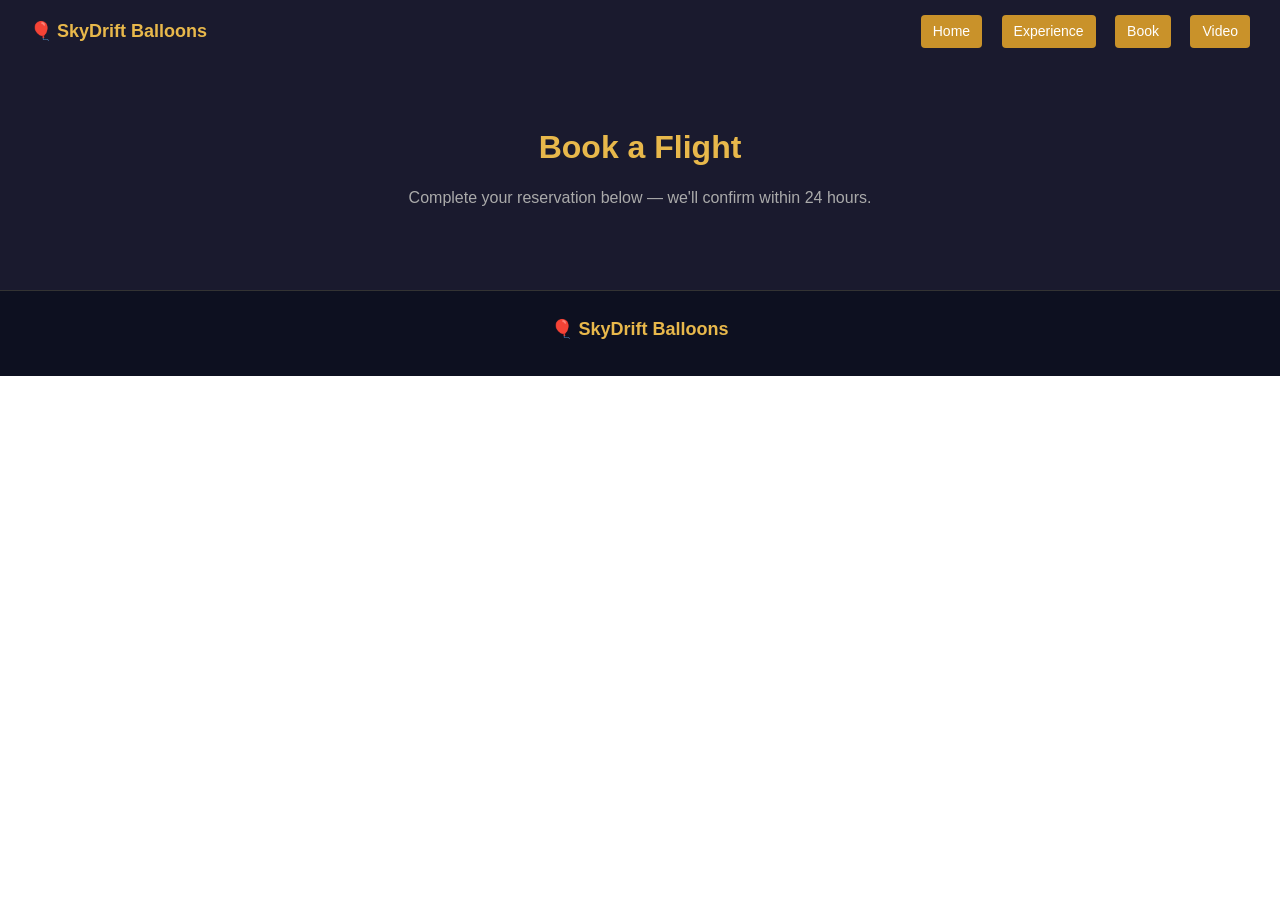
==== book.html @ 10bc1079 "create site" ====
<!DOCTYPE html>
<html lang="en">
<head>
  <meta charset="UTF-8">
  <meta name="viewport" content="width=device-width, initial-scale=1.0">
  <title>Book a Flight — SkyDrift Balloons</title>
  <link rel="stylesheet" href="style.css">
</head>
<body>

<div class="header">
  <div class="logo"><a href="./index.html" style="text-decoration: none; color: inherit;">🎈 SkyDrift Balloons</a></div>
  <div class="nav">
    <a href="index.html"class="btn">Home</a>
    <a href="experience.html"class="btn">Experience</a>
    <a href="book.html" class="btn active">Book</a>
    <a href="video.html" class="btn active">Video</a>
  </div>
</div>


<div class="hero">
  <h1>Book a Flight</h1>
  <p class="hero-text">Complete your reservation below — we'll confirm within 24 hours.</p>
</div>






<div class="footer">
  <div class="logo">🎈 SkyDrift Balloons</div>
</div>

</body>
</html>
---- style.css ----
* {
  margin: 0;
  padding: 0;
  box-sizing: border-box;
}

body {
  font-family: Arial, sans-serif;
  background: #fff;
  color: #333;
  line-height: 1.5;
}

:root {
  --dark: #1a1a2e;
  --gold: #c9922a;
  --light-gold: #e8b84b;
  --gray: #f5f5f5;
  --dark-gray: #232340;
  --text-gray: #555;
  --light-text: #aaa;
}

/* ===== HEADER ===== */
.header {
  background: var(--dark);
  padding: 15px 30px;
  display: flex;
  justify-content: space-between;
  align-items: center;
  position: sticky;
  top: 0;
  z-index: 10;
}

.logo {
  color: var(--light-gold);
  font-size: 18px;
  font-weight: bold;
}

.logo a {
  text-decoration: none;
  color: inherit;
}

/* ===== NAVIGATION ===== */
.nav a {
  color: #ccc;
  text-decoration: none;
  margin-left: 15px;
  font-size: 14px;
}

.nav a:hover {
  color: #fff;
}

.nav a.btn {
  background: var(--gold);
  color: #fff;
  padding: 6px 12px;
  border-radius: 4px;
}

.nav a.btn:hover {
  background: var(--light-gold);
}

/* ===== HERO SECTION ===== */
.hero {
  background: var(--dark);
  color: #fff;
  text-align: center;
  padding: 60px 20px;
}

.hero h1 {
  font-size: 32px;
  color: var(--light-gold);
  margin-bottom: 15px;
}

.hero-text {
  color: #aaa;
  font-size: 16px;
  margin-bottom: 20px;
}

.badges {
  margin-bottom: 25px;
}

.badge {
  display: inline-block;
  border: 1px solid var(--gold);
  color: var(--light-gold);
  padding: 4px 10px;
  border-radius: 3px;
  font-size: 12px;
  margin: 0 3px;
}

.btn {
  background: var(--gold);
  color: #fff;
  padding: 8px 16px;
  text-decoration: none;
  border-radius: 4px;
  display: inline-block;
  font-size: 14px;
}

.btn.big {
  padding: 12px 30px;
  font-size: 16px;
}

.btn:hover {
  background: var(--light-gold);
}

/* ===== SECTIONS ===== */
.section {
  padding: 50px 20px;
  max-width: 1000px;
  margin: 0 auto;
}

.section.gray {
  background: var(--gray);
}

.section.dark {
  background: var(--dark);
}

.section.dark h2 {
  color: var(--light-gold);
}

.section.dark p {
  color: var(--light-text);
}

h2 {
  font-size: 24px;
  color: var(--dark);
  margin-bottom: 5px;
}

h3 {
  font-size: 16px;
  margin-bottom: 5px;
}

p {
  color: var(--text-gray);
  margin-bottom: 15px;
}

.note {
  font-size: 12px;
  color: var(--light-text);
  margin-top: 10px;
}

/* ===== GRID ===== */
.row {
  display: flex;
  gap: 20px;
  flex-wrap: wrap;
  margin: 20px 0;
}

/* ===== CARDS ===== */
.card {
  flex: 1;
  min-width: 150px;
  border: 1px solid #ddd;
  border-radius: 6px;
  padding: 20px;
  background: #fff;
  text-align: center;
}

.big-number {
  font-size: 32px;
  color: var(--gold);
  font-weight: bold;
  display: block;
}

.icon {
  font-size: 24px;
  margin-bottom: 5px;
  display: block;
}

.small {
  font-size: 12px;
  color: #777;
  margin-top: 5px;
}

/* ===== MINI CARDS (Colors) ===== */
.mini-card {
  background: var(--dark-gray);
  color: #fff;
  padding: 10px 15px;
  border-radius: 4px;
  font-size: 14px;
  min-width: 80px;
  text-align: center;
}

/* ===== LOCATION CARDS ===== */
.location-card {
  flex: 1;
  min-width: 180px;
  background: var(--dark-gray);
  border-radius: 6px;
  padding: 20px;
}

.location-card h3 {
  color: var(--light-gold);
  font-size: 16px;
  margin-bottom: 5px;
}

.location-card p {
  color: var(--light-text);
  font-size: 13px;
  margin-bottom: 10px;
}

.location-tag {
  display: inline-block;
  border: 1px solid var(--gold);
  color: var(--light-gold);
  padding: 4px 12px;
  border-radius: 3px;
  font-size: 12px;
  margin: 3px;
}

/* ===== AWARD CARDS ===== */
.award-card {
  flex: 1;
  min-width: 150px;
  background: var(--dark-gray);
  border-radius: 6px;
  padding: 20px;
  text-align: center;
}

.award-card h3 {
  color: var(--light-gold);
  font-size: 15px;
}

.award-card p {
  color: var(--light-text);
  font-size: 12px;
}

/* ===== HIGHLIGHT ===== */
.highlight {
  background: var(--gold);
  border-radius: 6px;
  padding: 20px;
  display: flex;
  align-items: center;
  gap: 20px;
}

.big-icon {
  font-size: 36px;
  flex-shrink: 0;
}

.highlight h3 {
  color: var(--dark);
  margin-bottom: 5px;
}

.highlight p {
  color: rgba(26, 26, 46, 0.75);
  margin: 0;
}

/* ===== TIMELINE ===== */
.timeline {
  margin-top: 20px;
}

.timeline-item {
  display: flex;
  gap: 20px;
  padding: 15px 0;
  border-bottom: 1px solid #ddd;
}

.timeline-item .year {
  font-size: 22px;
  color: var(--gold);
  font-weight: bold;
  min-width: 65px;
}

.timeline-item h4 {
  font-size: 14px;
  color: var(--dark);
  margin-bottom: 4px;
}

.timeline-item p {
  font-size: 13px;
  margin: 0;
}

/* ===== TESTIMONIALS ===== */
.testimonial {
  flex: 1;
  min-width: 200px;
  border-left: 3px solid var(--gold);
  padding: 15px;
  background: #fff;
}

.stars {
  color: var(--gold);
  margin-bottom: 5px;
}

.testimonial p {
  font-style: italic;
  font-size: 13px;
  margin-bottom: 8px;
}

.testimonial .author {
  font-size: 11px;
  text-transform: uppercase;
  letter-spacing: 1px;
  color: var(--gold);
}

/* ===== MEDIA GALLERY (video.html) ===== */
.media-full {
  display: grid;
  grid-template-columns: repeat(auto-fit, minmax(300px, 1fr));
  gap: 30px;
  margin: 40px 0;
}

.media-card {
  background: #fff;
  border: 1px solid #ddd;
  border-radius: 8px;
  overflow: hidden;
  transition: transform 0.3s;
}

.media-card:hover {
  transform: translateY(-5px);
  box-shadow: 0 5px 15px rgba(0,0,0,0.1);
}

.media-preview {
  height: 200px;
  background: var(--dark-gray);
  position: relative;
}

.media-preview iframe,
.media-preview video {
  width: 100%;
  height: 100%;
  object-fit: cover;
}

.media-info {
  padding: 20px;
}

.media-info h3 {
  margin-bottom: 8px;
  color: var(--dark);
}

.media-info p {
  font-size: 13px;
  color: var(--text-gray);
  margin: 0;
}

/* ===== FOOTER ===== */
.footer {
  background: #0d1020;
  text-align: center;
  padding: 25px;
  border-top: 1px solid #333;
}

.footer .logo {
  margin-bottom: 8px;
  color: var(--light-gold);
}
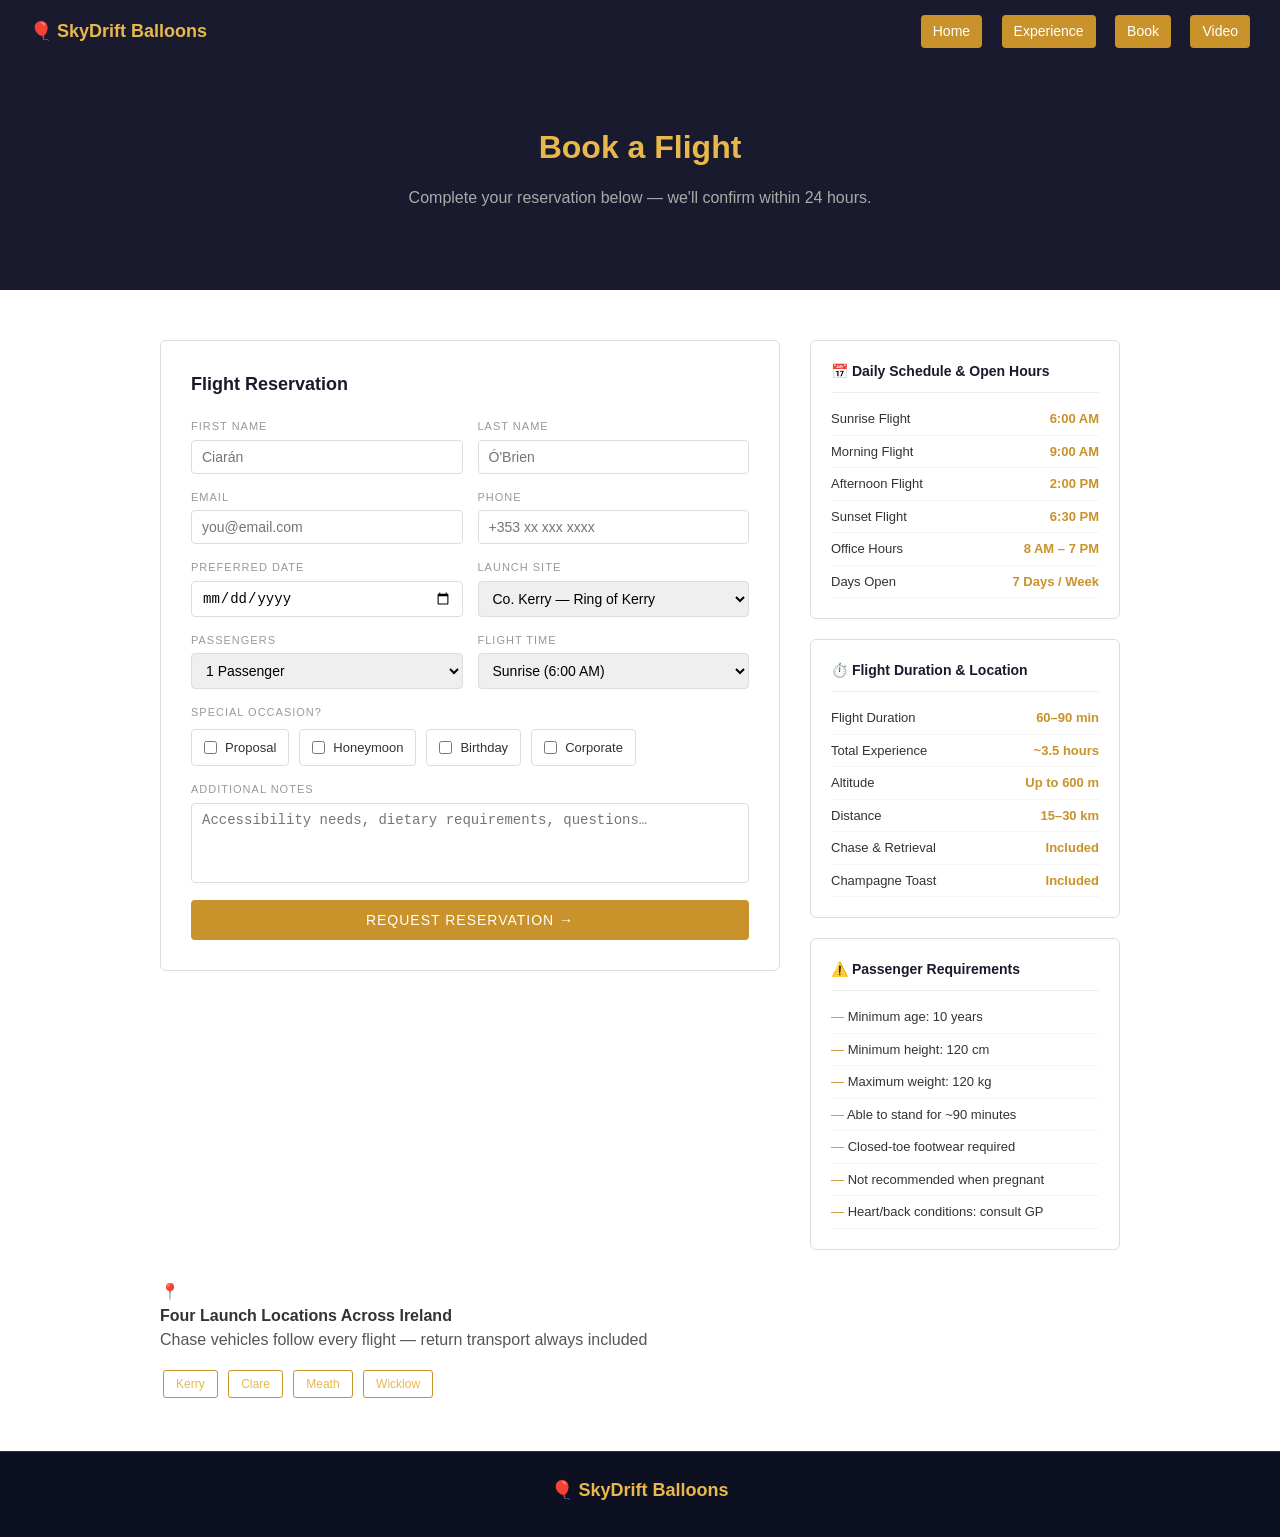
==== commit 619c4ea5: "booking" ====
--- a/book.html
+++ b/book.html
@@ -25,7 +25,148 @@
 </div>
 
 
+<div class="section">
+  <div class="book-layout">
+    
 
+    <div class="form-container">
+      <div class="form-box">
+        <h3>Flight Reservation</h3>
+        
+        <div class="form-row">
+          <div class="form-field">
+            <label>First Name</label>
+            <input type="text" placeholder="Ciarán">
+          </div>
+          <div class="form-field">
+            <label>Last Name</label>
+            <input type="text" placeholder="Ó'Brien">
+          </div>
+        </div>
+        
+        <div class="form-row">
+          <div class="form-field">
+            <label>Email</label>
+            <input type="email" placeholder="you@email.com">
+          </div>
+          <div class="form-field">
+            <label>Phone</label>
+            <input type="tel" placeholder="+353 xx xxx xxxx">
+          </div>
+        </div>
+        
+        <div class="form-row">
+          <div class="form-field">
+            <label>Preferred Date</label>
+            <input type="date">
+          </div>
+          <div class="form-field">
+            <label>Launch Site</label>
+            <select>
+              <option>Co. Kerry — Ring of Kerry</option>
+              <option>Co. Clare — Cliffs of Moher</option>
+              <option>Co. Meath — Boyne Valley</option>
+              <option>Co. Wicklow — Mountains</option>
+            </select>
+          </div>
+        </div>
+        
+        <div class="form-row">
+          <div class="form-field">
+            <label>Passengers</label>
+            <select>
+              <option>1 Passenger</option>
+              <option>2 Passengers</option>
+              <option>3–6 Passengers</option>
+              <option>7–12 Passengers</option>
+            </select>
+          </div>
+          <div class="form-field">
+            <label>Flight Time</label>
+            <select>
+              <option>Sunrise (6:00 AM)</option>
+              <option>Morning (9:00 AM)</option>
+              <option>Afternoon (2:00 PM)</option>
+              <option>Sunset (6:30 PM)</option>
+            </select>
+          </div>
+        </div>
+        
+        <label class="checkbox-label">Special Occasion?</label>
+        <div class="checkbox-group">
+          <label class="checkbox-item">
+            <input type="checkbox"> <span> Proposal</span>
+          </label>
+          <label class="checkbox-item">
+            <input type="checkbox"> <span> Honeymoon</span>
+          </label>
+          <label class="checkbox-item">
+            <input type="checkbox"> <span> Birthday</span>
+          </label>
+          <label class="checkbox-item">
+            <input type="checkbox"> <span> Corporate</span>
+          </label>
+        </div>
+        
+        <div class="form-field">
+          <label>Additional Notes</label>
+          <textarea placeholder="Accessibility needs, dietary requirements, questions…"></textarea>
+        </div>
+        
+        <button class="submit-btn">Request Reservation →</button>
+      </div>
+    </div>
+    
+
+    <div class="sidebar">
+      
+      <div class="info-card">
+        <h4>📅 Daily Schedule & Open Hours</h4>
+        <div class="info-row"><span>Sunrise Flight</span><span>6:00 AM</span></div>
+        <div class="info-row"><span>Morning Flight</span><span>9:00 AM</span></div>
+        <div class="info-row"><span>Afternoon Flight</span><span>2:00 PM</span></div>
+        <div class="info-row"><span>Sunset Flight</span><span>6:30 PM</span></div>
+        <div class="info-row"><span>Office Hours</span><span>8 AM – 7 PM</span></div>
+        <div class="info-row"><span>Days Open</span><span>7 Days / Week</span></div>
+      </div>
+      
+      <div class="info-card">
+        <h4>⏱️ Flight Duration & Location</h4>
+        <div class="info-row"><span>Flight Duration</span><span>60–90 min</span></div>
+        <div class="info-row"><span>Total Experience</span><span>~3.5 hours</span></div>
+        <div class="info-row"><span>Altitude</span><span>Up to 600 m</span></div>
+        <div class="info-row"><span>Distance</span><span>15–30 km</span></div>
+        <div class="info-row"><span>Chase & Retrieval</span><span>Included</span></div>
+        <div class="info-row"><span>Champagne Toast</span><span>Included</span></div>
+      </div>
+      
+      
+      <div class="info-card">
+        <h4>⚠️ Passenger Requirements</h4>
+        <div class="limit-item">Minimum age: 10 years</div>
+        <div class="limit-item">Minimum height: 120 cm</div>
+        <div class="limit-item">Maximum weight: 120 kg</div>
+        <div class="limit-item">Able to stand for ~90 minutes</div>
+        <div class="limit-item">Closed-toe footwear required</div>
+        <div class="limit-item">Not recommended when pregnant</div>
+        <div class="limit-item">Heart/back conditions: consult GP</div>
+      </div>
+    </div>
+  </div>
+  
+
+  <div class="map-card">
+    <div class="map-icon">📍</div>
+    <h4>Four Launch Locations Across Ireland</h4>
+    <p>Chase vehicles follow every flight — return transport always included</p>
+    <div>
+      <span class="location-tag">Kerry</span>
+      <span class="location-tag">Clare</span>
+      <span class="location-tag">Meath</span>
+      <span class="location-tag">Wicklow</span>
+    </div>
+  </div>
+</div>
 
 
 
@@ -33,5 +174,9 @@
   <div class="logo">🎈 SkyDrift Balloons</div>
 </div>
 
+
+
+
+
 </body>
 </html>
--- a/style.css
+++ b/style.css
@@ -245,6 +245,174 @@
   margin: 3px;
 }
 
+/* BOKKING PAGE STYLES */
+
+.book-layout {
+  display: flex;
+  gap: 30px;
+  align-items: flex-start;
+  flex-wrap: wrap;
+  margin-bottom: 30px;
+}
+
+.form-container {
+  flex: 2;
+  min-width: 300px;
+}
+
+.sidebar {
+  flex: 1;
+  min-width: 250px;
+  display: flex;
+  flex-direction: column;
+  gap: 20px;
+}
+
+.form-box {
+  border: 1px solid #ddd;
+  border-radius: 6px;
+  padding: 30px;
+  background: #fff;
+}
+
+.form-box h3 {
+  font-size: 18px;
+  color: var(--dark);
+  margin-bottom: 20px;
+}
+
+.form-row {
+  display: flex;
+  gap: 15px;
+  flex-wrap: wrap;
+  margin-bottom: 15px;
+}
+
+.form-field {
+  flex: 1;
+  min-width: 140px;
+}
+
+.form-field label {
+  display: block;
+  font-size: 11px;
+  text-transform: uppercase;
+  letter-spacing: 1px;
+  color: #999;
+  margin-bottom: 5px;
+}
+
+.form-field input,
+.form-field select,
+.form-field textarea {
+  width: 100%;
+  padding: 8px 10px;
+  border: 1px solid #ddd;
+  border-radius: 4px;
+  font-size: 14px;
+}
+
+.form-field textarea {
+  height: 80px;
+  resize: none;
+}
+
+.form-field input:focus,
+.form-field select:focus,
+.form-field textarea:focus {
+  border-color: var(--gold);
+  outline: none;
+}
+
+.checkbox-label {
+  display: block;
+  font-size: 11px;
+  text-transform: uppercase;
+  letter-spacing: 1px;
+  color: #999;
+  margin-bottom: 8px;
+}
+
+.checkbox-group {
+  display: flex;
+  gap: 10px;
+  flex-wrap: wrap;
+  margin-bottom: 15px;
+}
+
+.checkbox-item {
+  display: flex;
+  align-items: center;
+  gap: 5px;
+  border: 1px solid #ddd;
+  border-radius: 4px;
+  padding: 8px 12px;
+  cursor: pointer;
+  font-size: 13px;
+}
+
+.checkbox-item input {
+  margin-right: 3px;
+}
+
+.submit-btn {
+  width: 100%;
+  background: var(--gold);
+  color: #fff;
+  padding: 12px;
+  border: none;
+  border-radius: 4px;
+  font-size: 14px;
+  text-transform: uppercase;
+  letter-spacing: 1px;
+  cursor: pointer;
+  margin-top: 10px;
+}
+
+.submit-btn:hover {
+  background: var(--light-gold);
+}
+
+/* BOOKING SIDEBAR */
+.info-card {
+  border: 1px solid #ddd;
+  border-radius: 6px;
+  padding: 20px;
+  background: #fff;
+}
+
+.info-card h4 {
+  font-size: 14px;
+  color: var(--dark);
+  padding-bottom: 10px;
+  border-bottom: 1px solid #eee;
+  margin-bottom: 10px;
+}
+
+.info-row {
+  display: flex;
+  justify-content: space-between;
+  padding: 6px 0;
+  border-bottom: 1px solid #f5f5f5;
+  font-size: 13px;
+}
+
+.info-row span:last-child {
+  color: var(--gold);
+  font-weight: bold;
+}
+
+.limit-item {
+  padding: 6px 0;
+  border-bottom: 1px solid #f5f5f5;
+  font-size: 13px;
+}
+
+.limit-item::before {
+  content: "— ";
+  color: var(--gold);
+}
+
 /* ===== AWARD CARDS ===== */
 .award-card {
   flex: 1;
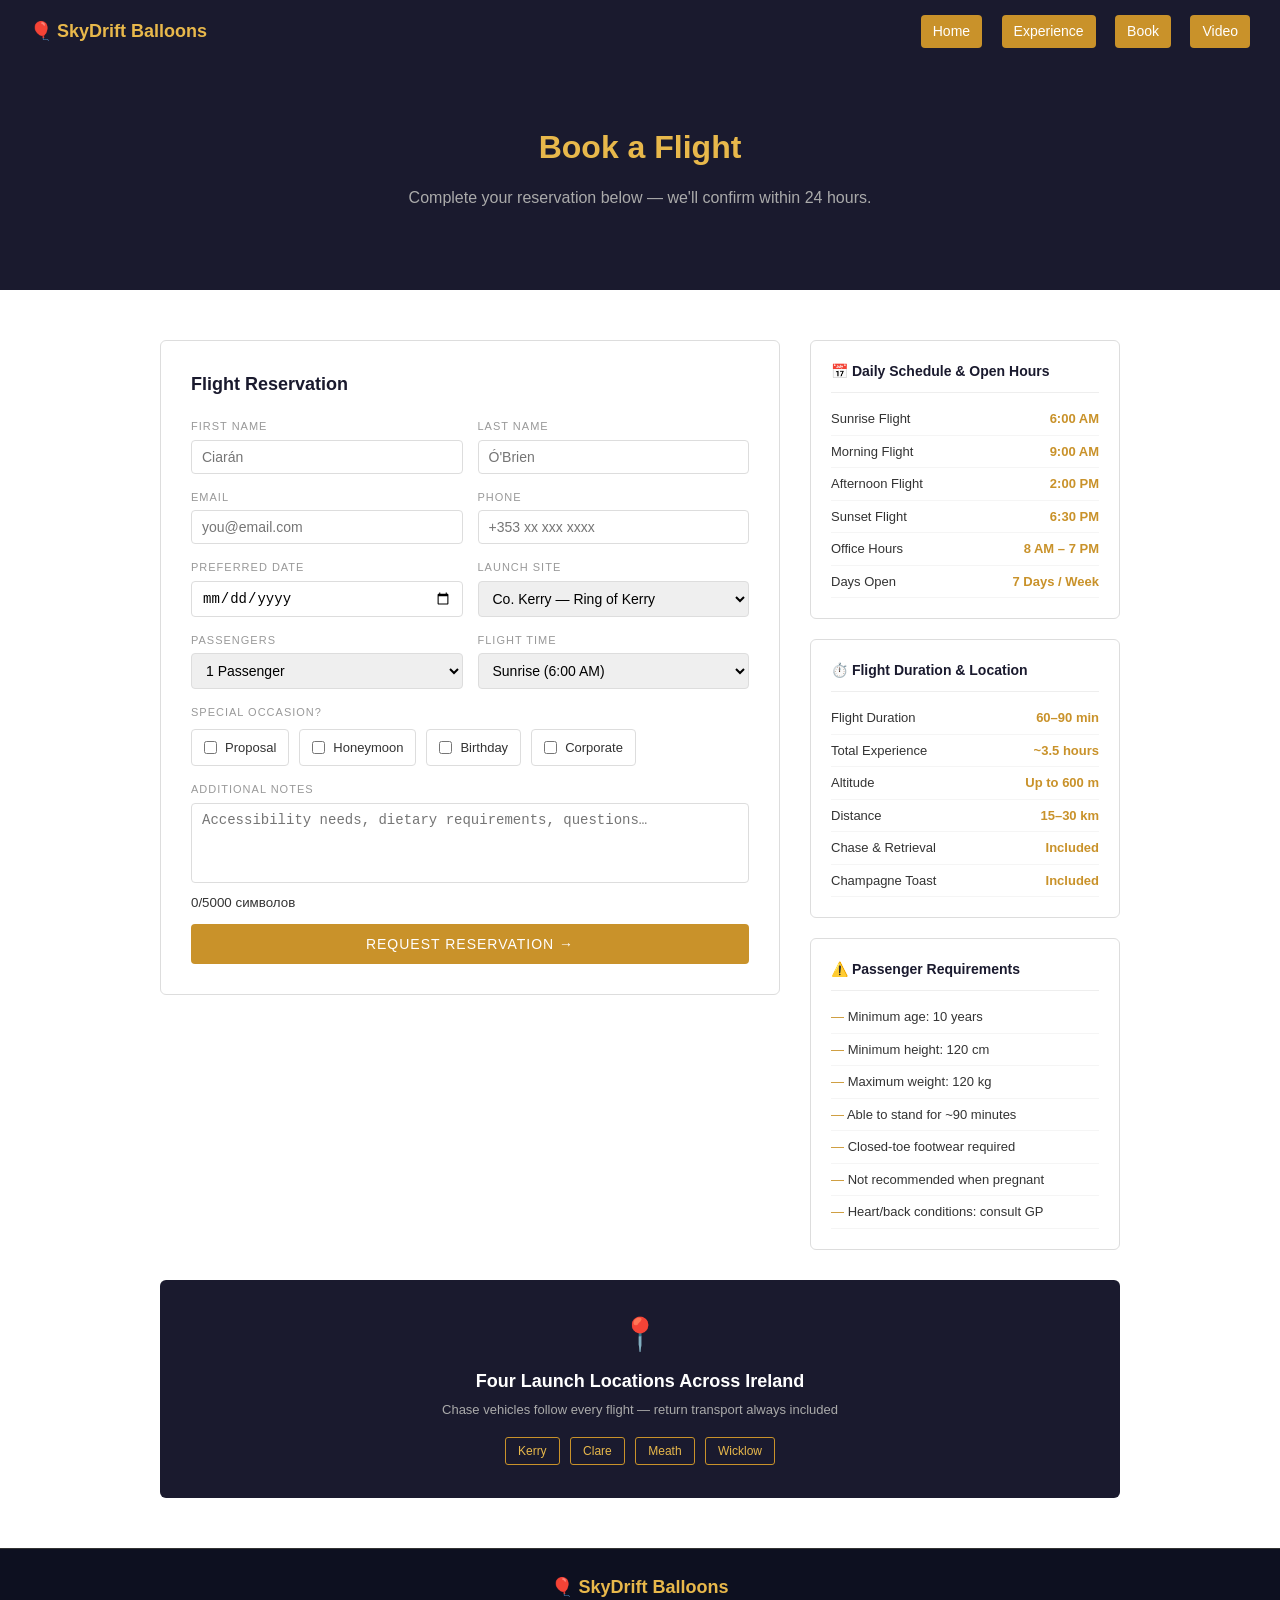
==== commit 70baf97d: "add required and set maxlenght" ====
--- a/book.html
+++ b/book.html
@@ -47,11 +47,11 @@
         <div class="form-row">
           <div class="form-field">
             <label>Email</label>
-            <input type="email" placeholder="you@email.com">
+            <input type="email" placeholder="you@email.com" required>
           </div>
           <div class="form-field">
             <label>Phone</label>
-            <input type="tel" placeholder="+353 xx xxx xxxx">
+            <input type="tel" placeholder="+353 xx xxx xxxx" required>
           </div>
         </div>
         
@@ -110,7 +110,10 @@
         
         <div class="form-field">
           <label>Additional Notes</label>
-          <textarea placeholder="Accessibility needs, dietary requirements, questions…"></textarea>
+          <textarea  placeholder="Accessibility needs, dietary requirements, questions…" 
+                      maxlength="5000"
+                     rows="5"></textarea>
+           <small class="char-counter">0/5000 символов</small>
         </div>
         
         <button class="submit-btn">Request Reservation →</button>
--- a/style.css
+++ b/style.css
@@ -413,6 +413,31 @@
   color: var(--gold);
 }
 
+/* BOOKING MAP */
+.map-card {
+  background: var(--dark);
+  border-radius: 6px;
+  padding: 30px 20px;
+  text-align: center;
+  margin-top: 20px;
+}
+
+.map-icon {
+  font-size: 32px;
+}
+
+.map-card h4 {
+  color: #fff;
+  font-size: 18px;
+  margin: 10px 0 5px;
+}
+
+.map-card p {
+  color: var(--light-text);
+  font-size: 13px;
+  margin-bottom: 15px;
+}
+
 /* ===== AWARD CARDS ===== */
 .award-card {
   flex: 1;
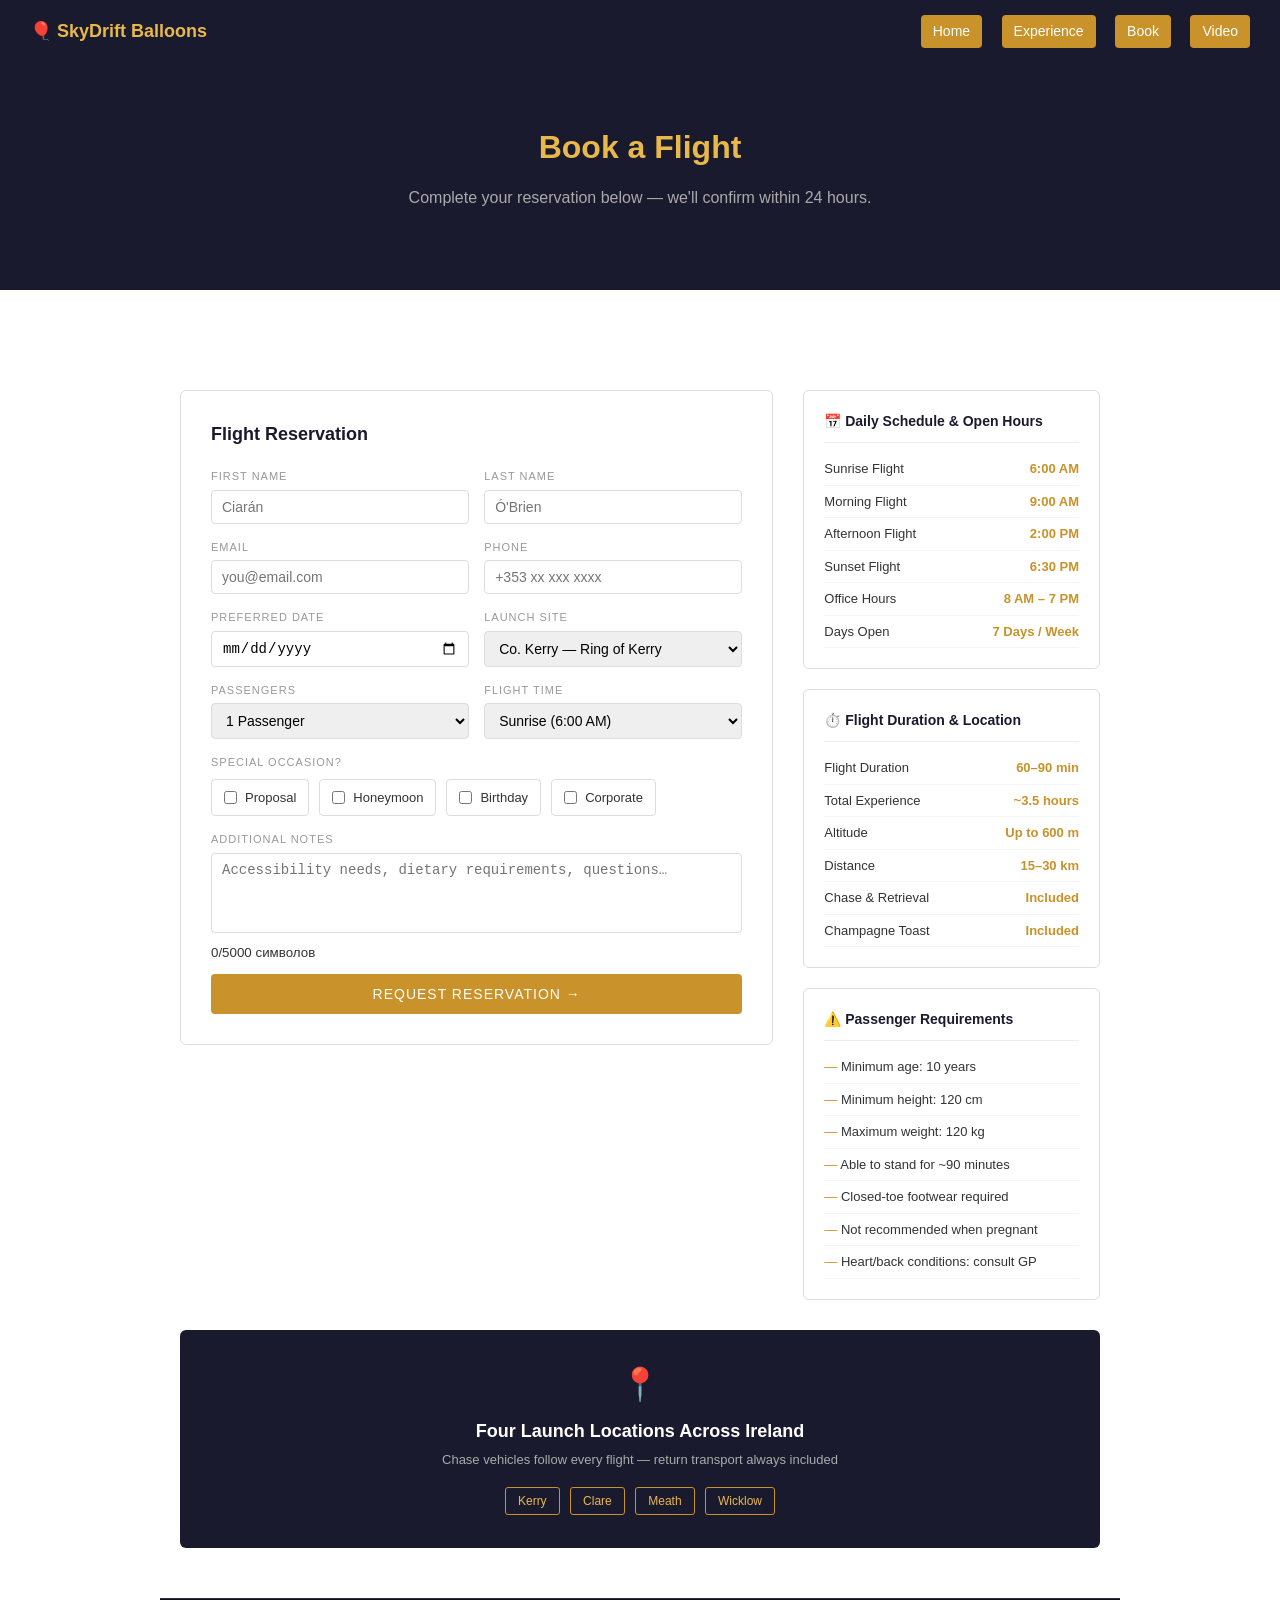
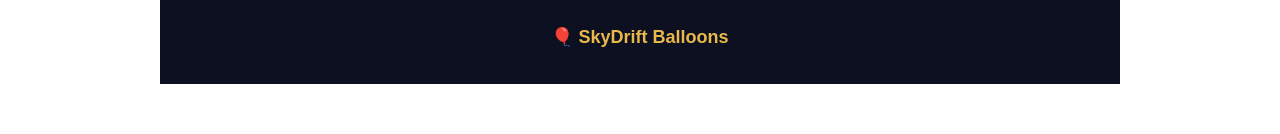
==== commit d3372a90: "edit modal" ====
--- a/book.html
+++ b/book.html
@@ -24,7 +24,16 @@
   <p class="hero-text">Complete your reservation below — we'll confirm within 24 hours.</p>
 </div>
 
+<div class="section">
 
+<div class="modal-window"  id="modal-toggle">
+  <h2>🎉 Thanks for registering!</h2>
+  <p>Expect a call from the manager soon.</p>
+  <a href="book.html" class="modal-close">Close</a>
+</div>
+
+
+<form method="get" action="#modal-toggle">
 <div class="section">
   <div class="book-layout">
     
@@ -36,11 +45,11 @@
         <div class="form-row">
           <div class="form-field">
             <label>First Name</label>
-            <input type="text" placeholder="Ciarán">
+            <input type="text" placeholder="Ciarán" required>
           </div>
           <div class="form-field">
             <label>Last Name</label>
-            <input type="text" placeholder="Ó'Brien">
+            <input type="text" placeholder="Ó'Brien" required>
           </div>
         </div>
         
@@ -58,7 +67,7 @@
         <div class="form-row">
           <div class="form-field">
             <label>Preferred Date</label>
-            <input type="date">
+            <input type="date" required>
           </div>
           <div class="form-field">
             <label>Launch Site</label>
@@ -116,7 +125,8 @@
            <small class="char-counter">0/5000 символов</small>
         </div>
         
-        <button class="submit-btn">Request Reservation →</button>
+         <button type="submit" class="submit-btn">Request Reservation →</button>
+        </form>
       </div>
     </div>
     
--- a/style.css
+++ b/style.css
@@ -244,6 +244,80 @@
   font-size: 12px;
   margin: 3px;
 }
+
+/* BOOKING MODAL */
+    
+      .modal-overlay {
+        display: none;
+        position: fixed;
+        top: 0;
+        left: 0;
+        width: 100%;
+        height: 100%;
+        background: rgba(0,0,0,0.7);
+        z-index: 999;
+      }
+    
+
+    .modal-window {
+      display: none;
+      position: fixed;
+      top: 50%;
+      left: 50%;
+      transform: translate(-50%, -50%);
+      background: white;
+      padding: 40px;
+      border-radius: 8px;
+      box-shadow: 0 10px 30px rgba(0,0,0,0.3);
+      z-index: 1000;
+      text-align: center;
+      min-width: 300px;
+      border-top: 5px solid var(--gold);
+    }
+    
+
+        .modal-window:target {
+      display: block;
+    }
+
+    .modal-window:target ~ .modal-overlay {
+      display: block;
+    }
+
+    .modal-window h2 {
+      color: var(--dark);
+      margin-bottom: 15px;
+    }
+
+    .modal-window p {
+      color: var(--text-gray);
+      margin-bottom: 25px;
+    }
+
+    .modal-close {
+      background: var(--gold);
+      color: white;
+      border: none;
+      padding: 10px 25px;
+      border-radius: 4px;
+      cursor: pointer;
+      font-size: 14px;
+      text-decoration: none;
+      display: inline-block;
+    }
+
+    .modal-close:hover {
+      background: var(--light-gold);
+    }
+    
+    .open-modal {
+      background: var(--gold);
+      color: white;
+      padding: 10px 20px;
+      border: none;
+      border-radius: 4px;
+      cursor: pointer;
+    }
 
 /* BOKKING PAGE STYLES */
 
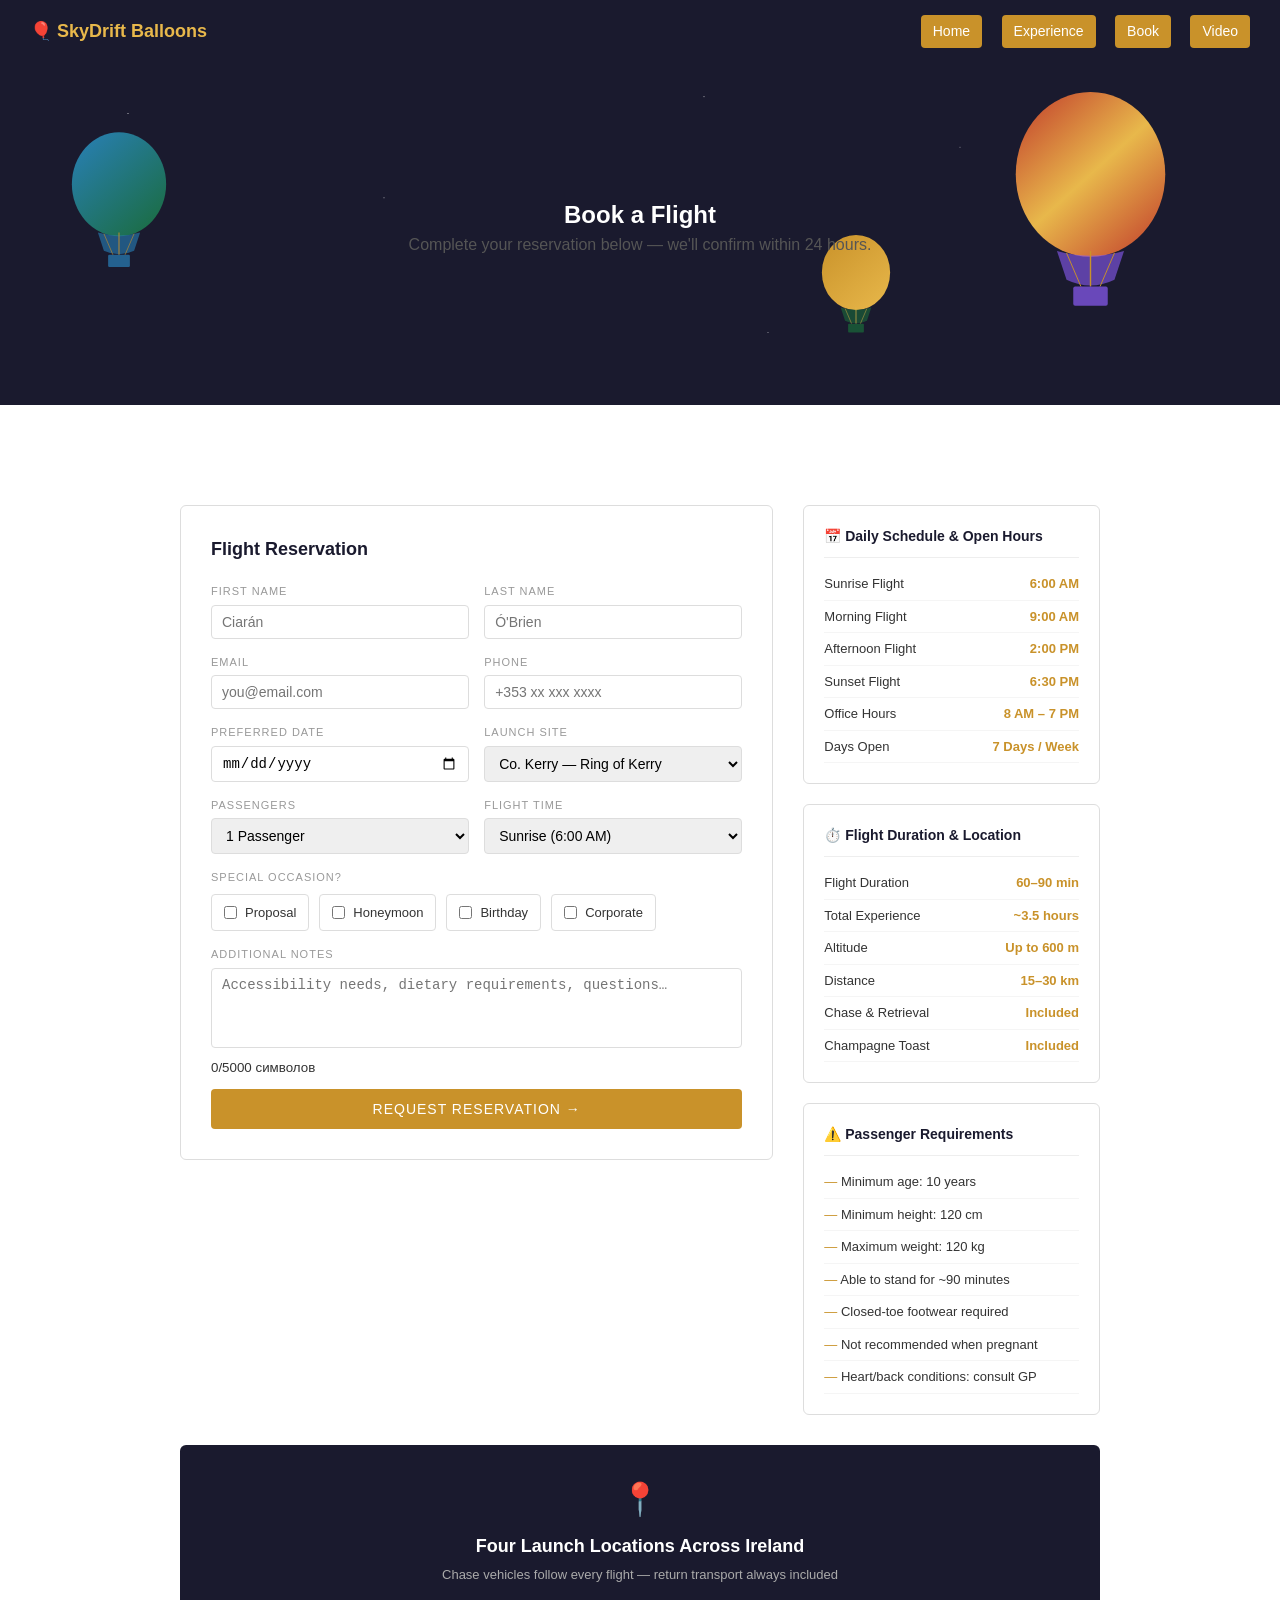
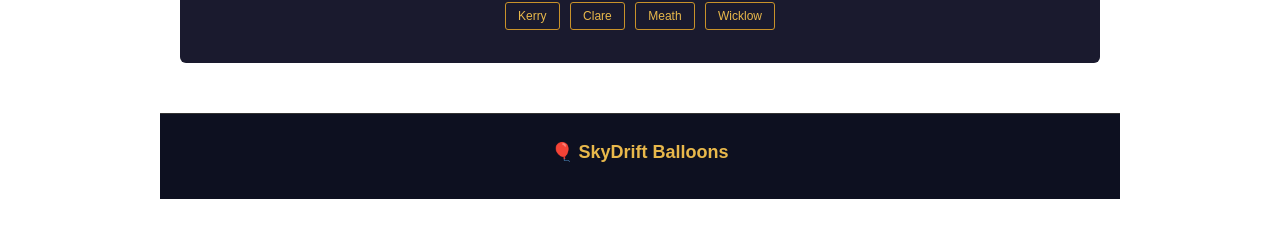
==== commit cc062412: "add baloon" ====
--- a/book.html
+++ b/book.html
@@ -17,12 +17,64 @@
     <a href="video.html" class="btn active">Video</a>
   </div>
 </div>
-
-
-<div class="hero">
+<section class="hero hero--small">
+  <div class="stars"></div>
+
+
+  <svg class="balloon-float" width="175" height="230" viewBox="0 0 180 240" fill="none">
+    <ellipse cx="90" cy="88" rx="78" ry="86" fill="url(#b1g)"/>
+    <path d="M55 168 Q90 178 125 168 L115 198 Q90 210 65 198 Z" fill="#8B5CF6" opacity="0.6"/>
+    <line x1="90" y1="168" x2="90" y2="205" stroke="#c9922a" stroke-width="1.5"/>
+    <line x1="65" y1="170" x2="80" y2="205" stroke="#c9922a" stroke-width="1"/>
+    <line x1="115" y1="170" x2="100" y2="205" stroke="#c9922a" stroke-width="1"/>
+    <rect x="72" y="205" width="36" height="20" rx="2" fill="#8B5CF6" opacity="0.7"/>
+    <defs>
+      <linearGradient id="b1g" x1="12" y1="2" x2="168" y2="174" gradientUnits="userSpaceOnUse">
+        <stop offset="0%" stop-color="#c0392b"/>
+        <stop offset="50%" stop-color="#e8b84b"/>
+        <stop offset="100%" stop-color="#c0392b"/>
+      </linearGradient>
+    </defs>
+  </svg>
+
+  <svg class="balloon-float" width="110" height="145" viewBox="0 0 180 240" fill="none">
+    <ellipse cx="90" cy="88" rx="78" ry="86" fill="url(#b2g)"/>
+    <path d="M55 168 Q90 178 125 168 L115 198 Q90 210 65 198 Z" fill="#2980b9" opacity="0.6"/>
+    <line x1="90" y1="168" x2="90" y2="205" stroke="#c9922a" stroke-width="1.5"/>
+    <line x1="65" y1="170" x2="80" y2="205" stroke="#c9922a" stroke-width="1"/>
+    <line x1="115" y1="170" x2="100" y2="205" stroke="#c9922a" stroke-width="1"/>
+    <rect x="72" y="205" width="36" height="20" rx="2" fill="#2980b9" opacity="0.7"/>
+    <defs>
+      <linearGradient id="b2g" x1="12" y1="2" x2="168" y2="174" gradientUnits="userSpaceOnUse">
+        <stop offset="0%" stop-color="#2980b9"/>
+        <stop offset="100%" stop-color="#1a6b3a"/>
+      </linearGradient>
+    </defs>
+  </svg>
+
+  <svg class="balloon-float" width="80" height="105" viewBox="0 0 180 240" fill="none">
+    <ellipse cx="90" cy="88" rx="78" ry="86" fill="url(#b3g)"/>
+    <path d="M55 168 Q90 178 125 168 L115 198 Q90 210 65 198 Z" fill="#1a6b3a" opacity="0.6"/>
+    <line x1="90" y1="168" x2="90" y2="205" stroke="#e8b84b" stroke-width="1.5"/>
+    <line x1="65" y1="170" x2="80" y2="205" stroke="#e8b84b" stroke-width="1"/>
+    <line x1="115" y1="170" x2="100" y2="205" stroke="#e8b84b" stroke-width="1"/>
+    <rect x="72" y="205" width="36" height="20" rx="2" fill="#1a6b3a" opacity="0.7"/>
+    <defs>
+      <linearGradient id="b3g" x1="12" y1="2" x2="168" y2="174" gradientUnits="userSpaceOnUse">
+        <stop offset="0%" stop-color="#c9922a"/>
+        <stop offset="100%" stop-color="#e8b84b"/>
+      </linearGradient>
+    </defs>
+  </svg>
+
+  <div class="hero-content">
   <h1>Book a Flight</h1>
   <p class="hero-text">Complete your reservation below — we'll confirm within 24 hours.</p>
-</div>
+
+
+  </div>
+</section>
+
 
 <div class="section">
 
--- a/style.css
+++ b/style.css
@@ -72,19 +72,133 @@
   background: var(--dark);
   color: #fff;
   text-align: center;
-  padding: 60px 20px;
-}
-
-.hero h1 {
-  font-size: 32px;
+  position: relative;
+  overflow: hidden;
+  min-height: 100vh;          
+  display: flex;
+  align-items: center;
+  justify-content: center;
+}
+
+
+.hero--small {
+  min-height: 38vh;           
+  padding: 40px 20px;
+}
+
+.hero--small .balloon-float:nth-of-type(1) { top: 8%;  right: 8%; }
+.hero--small .balloon-float:nth-of-type(2) { top: 20%; left: 5%; }
+.hero--small .balloon-float:nth-of-type(3) { top: 50%; right: 30%; }
+
+.stars {
+  position: absolute;
+  inset: 0;
+  background-image:
+    radial-gradient(1px 1px at 10% 15%, rgba(255,255,255,0.7) 0%, transparent 100%),
+    radial-gradient(1px 1px at 30% 40%, rgba(255,255,255,0.5) 0%, transparent 100%),
+    radial-gradient(1px 1px at 55% 10%, rgba(255,255,255,0.6) 0%, transparent 100%),
+    radial-gradient(1px 1px at 75% 25%, rgba(255,255,255,0.4) 0%, transparent 100%),
+    radial-gradient(1.5px 1.5px at 85% 55%, rgba(255,255,255,0.8) 0%, transparent 100%),
+    radial-gradient(1px 1px at 60% 80%, rgba(255,255,255,0.5) 0%, transparent 100%);
+  pointer-events: none;
+}
+
+.balloon-float {
+  position: absolute;
+  animation: floatUp 7s ease-in-out infinite;
+  pointer-events: none;
+}
+
+.balloon-float:nth-of-type(1) { right: 14%; top: 10%; }
+.balloon-float:nth-of-type(2) { left: 7%;  top: 30%; animation-delay: -3s; animation-duration: 9s; }
+.balloon-float:nth-of-type(3) { right: 38%; top: 58%; animation-delay: -5s; animation-duration: 8s; }
+
+@keyframes floatUp {
+  0%, 100% { transform: translateY(0); }
+  50%       { transform: translateY(-20px); }
+}
+
+.hero-content {
+  position: relative;
+  z-index: 2;
+  animation: fadeUp 1.2s ease both;
+}
+
+@keyframes fadeUp {
+  from { opacity: 0; transform: translateY(30px); }
+  to   { opacity: 1; transform: translateY(0); }
+}
+
+.hero-eyebrow {
+  font-size: 11px;
+  letter-spacing: 0.3em;
+  text-transform: uppercase;
+  color: var(--gold);
+  margin-bottom: 12px;
+}
+
+.hero-title {
+  font-size: clamp(2.2rem, 6vw, 4rem);
+  color: #fff;
+  font-weight: 700;
+  line-height: 1.1;
+  margin-bottom: 10px;
+}
+
+.hero-title em {
+  font-style: italic;
   color: var(--light-gold);
-  margin-bottom: 15px;
-}
-
-.hero-text {
+}
+
+.hero-sub {
+  font-size: 16px;
   color: #aaa;
+  margin-bottom: 20px;
+}
+
+.hero-badges {
+  margin-bottom: 25px;
+}
+
+.hero-btn {
+  background: var(--gold);
+  color: #fff;
+  padding: 12px 30px;
+  text-decoration: none;
+  border-radius: 4px;
+  display: inline-block;
   font-size: 16px;
-  margin-bottom: 20px;
+  transition: background 0.3s;
+}
+
+.hero-btn:hover { background: var(--light-gold); }
+
+.scroll-hint {
+  position: absolute;
+  bottom: 25px;
+  left: 50%;
+  transform: translateX(-50%);
+  font-size: 10px;
+  letter-spacing: 0.2em;
+  text-transform: uppercase;
+  color: rgba(255,255,255,0.3);
+  display: flex;
+  flex-direction: column;
+  align-items: center;
+  gap: 6px;
+  animation: scrollBounce 2.5s ease infinite;
+}
+
+.scroll-hint::after {
+  content: '';
+  width: 1px;
+  height: 35px;
+  background: linear-gradient(to bottom, var(--gold), transparent);
+}
+
+@keyframes scrollBounce {
+  0%, 100% { transform: translateX(-50%) translateY(0); }
+  50%       { transform: translateX(-50%) translateY(7px); }
 }
 
 .badges {
